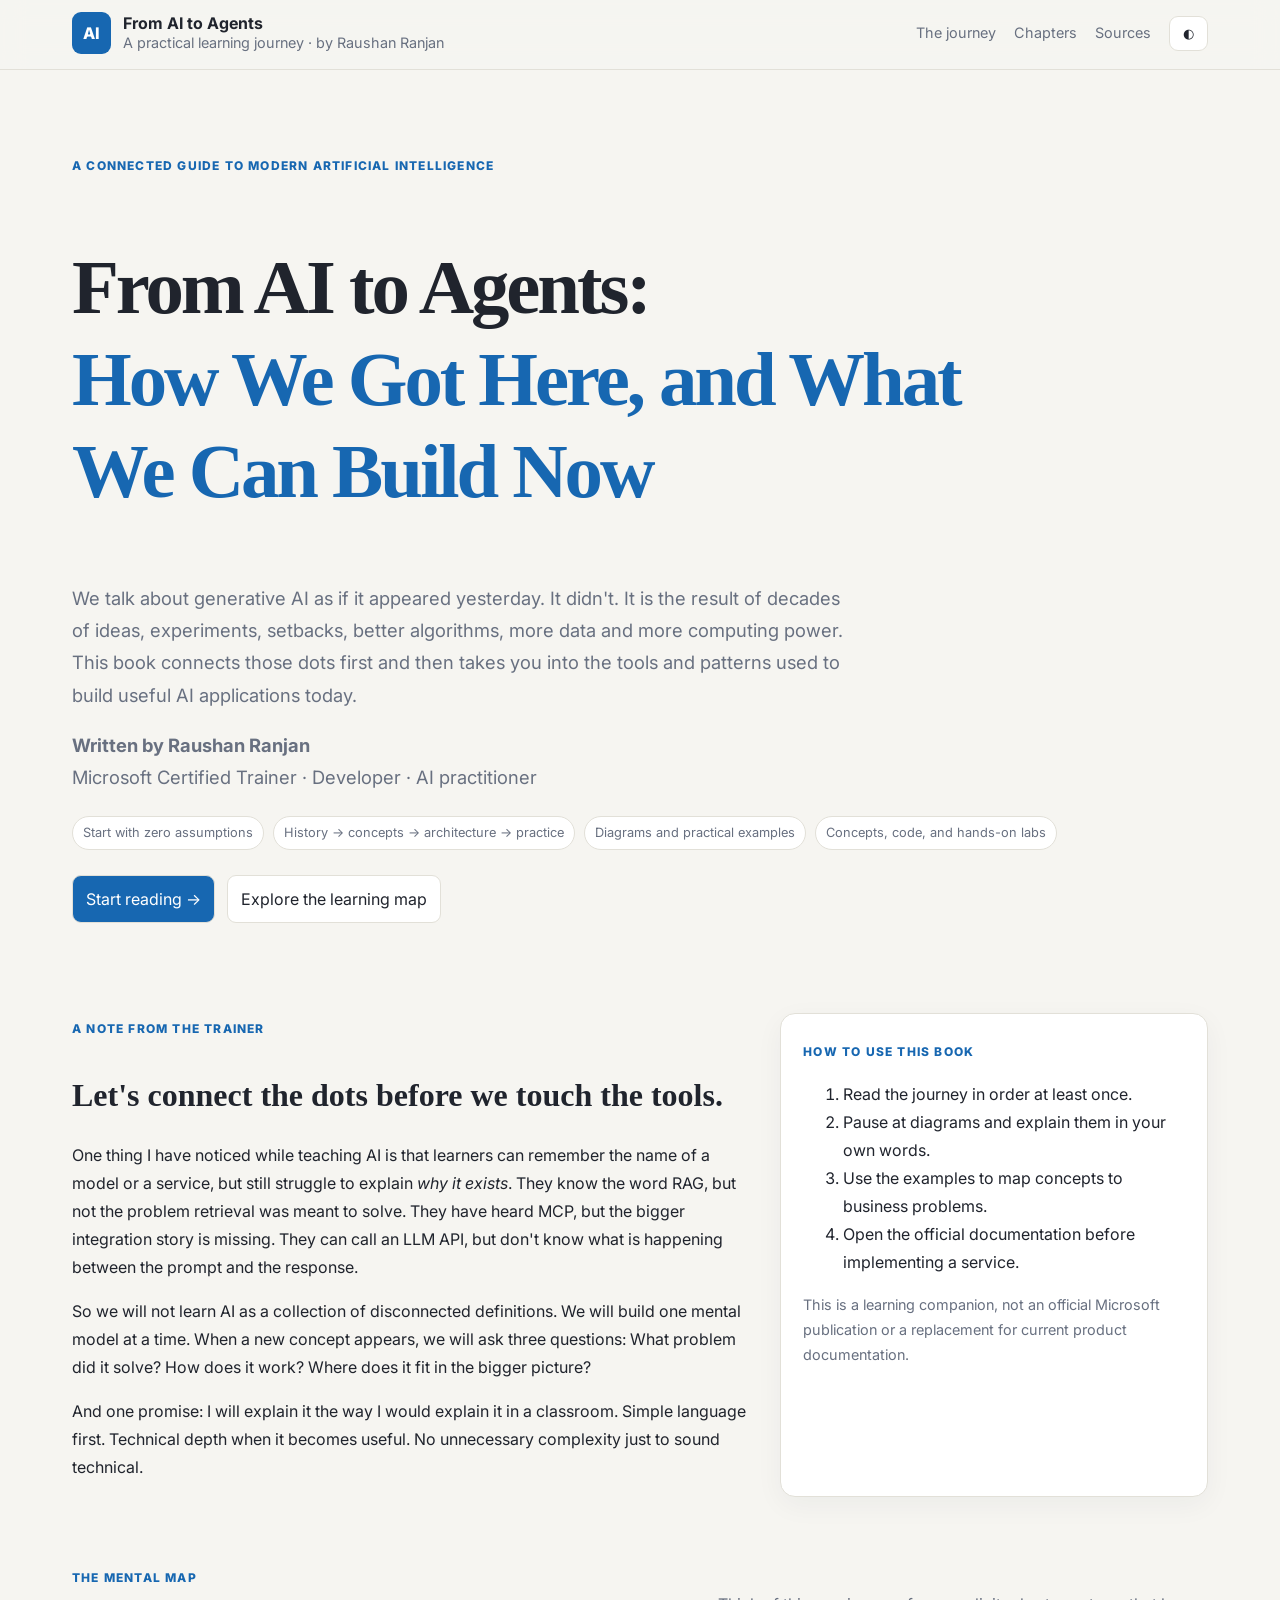
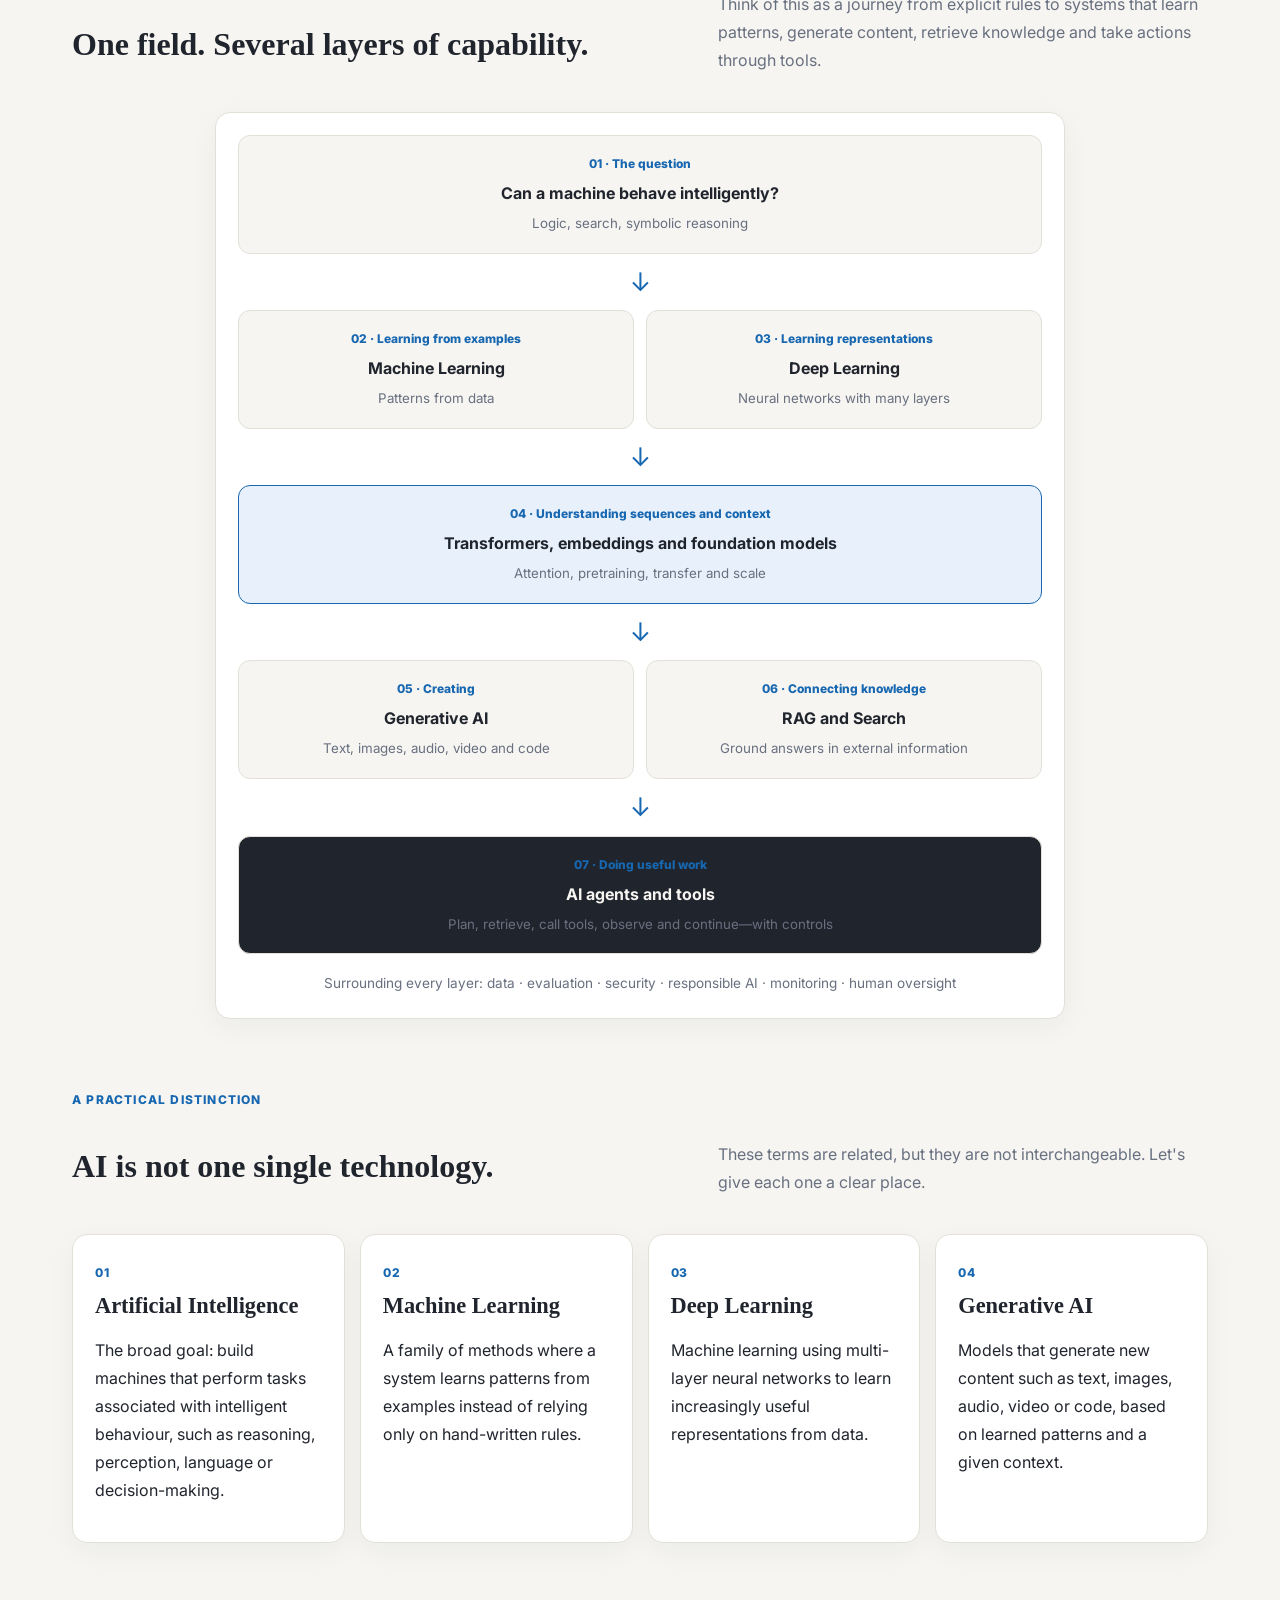
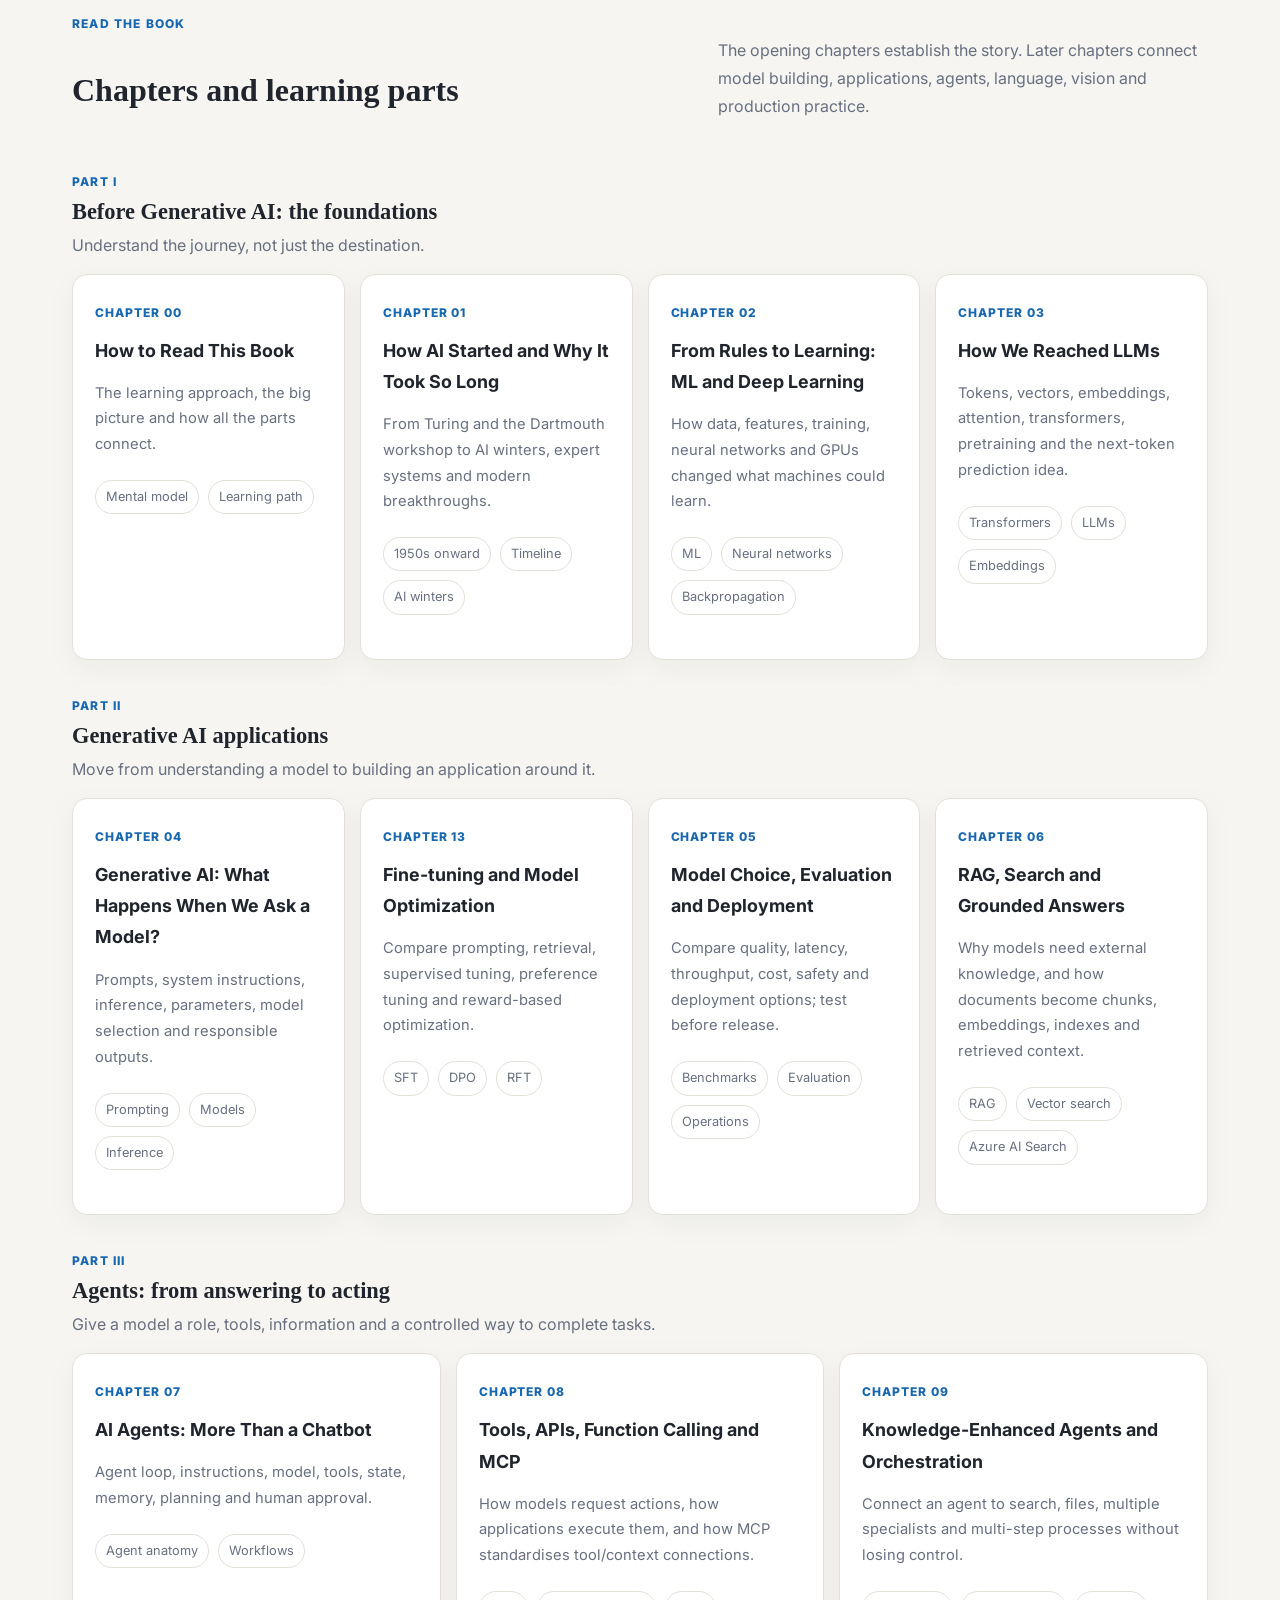
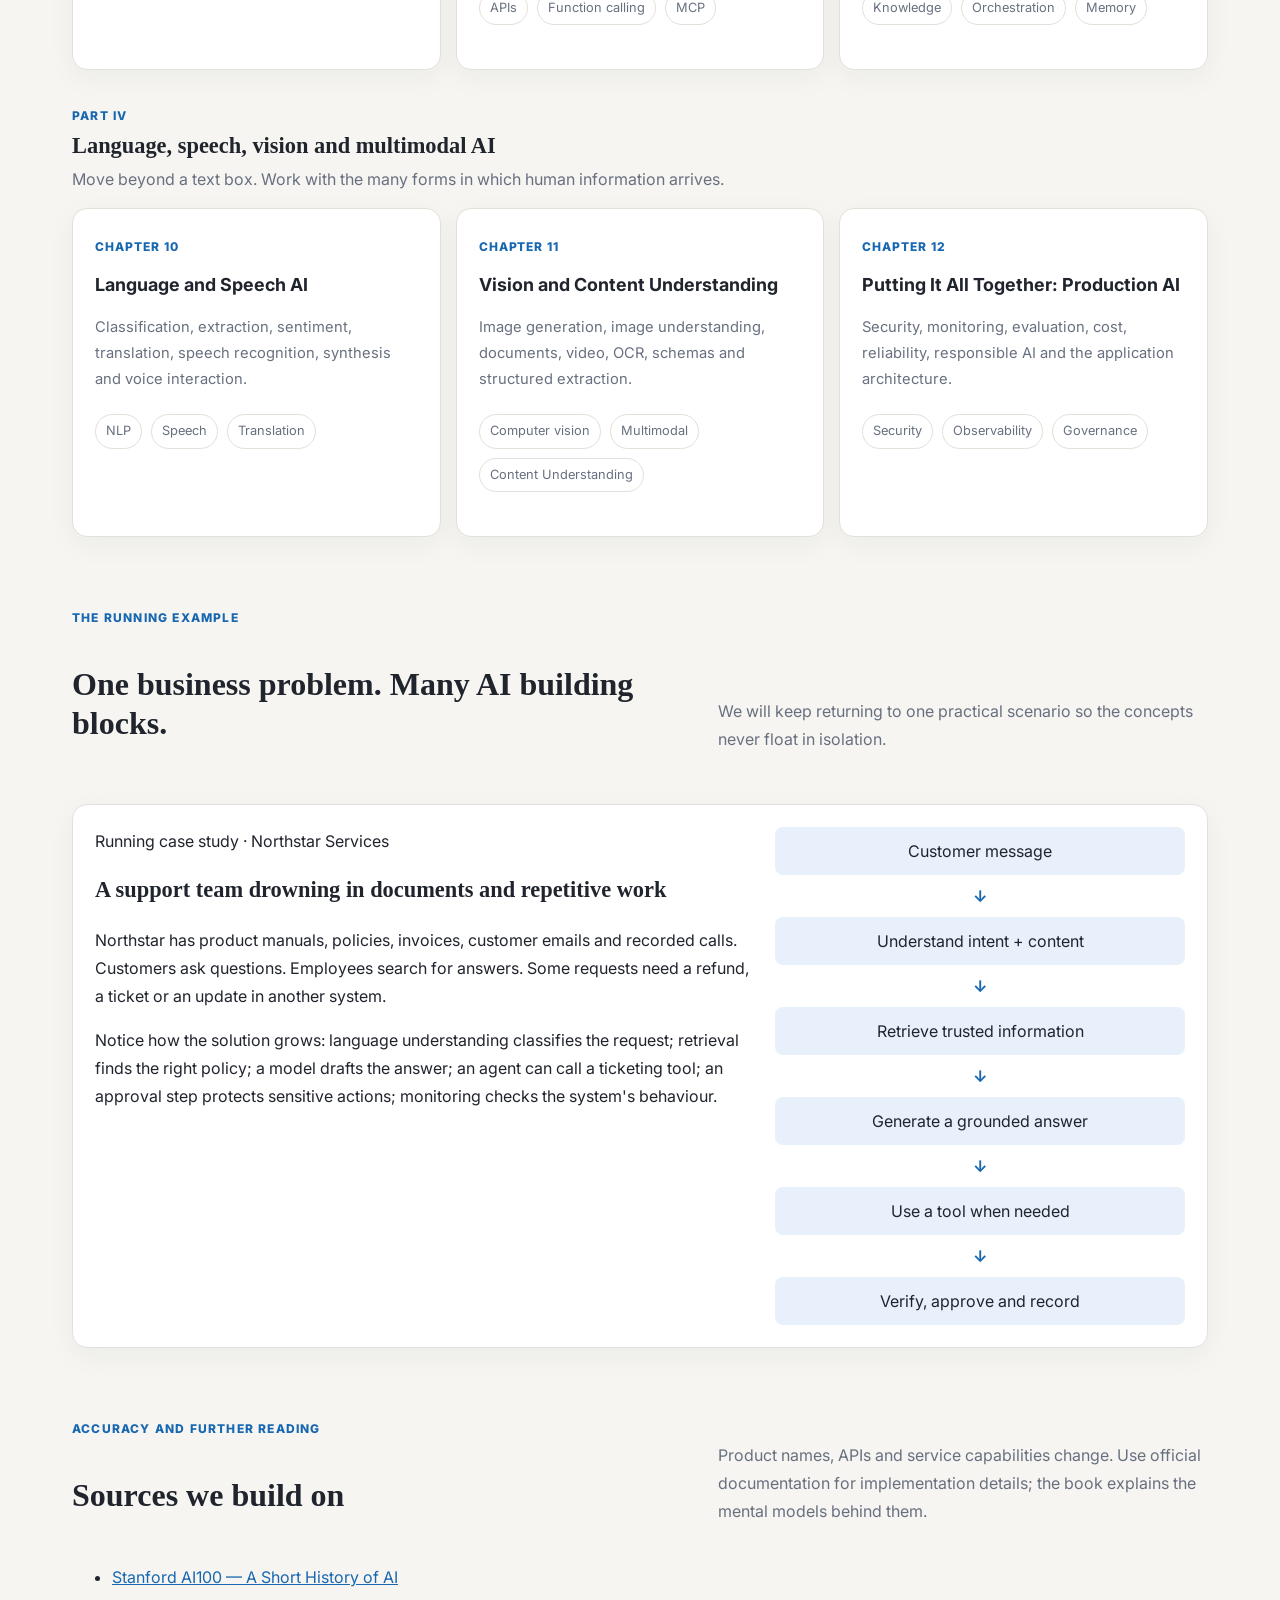
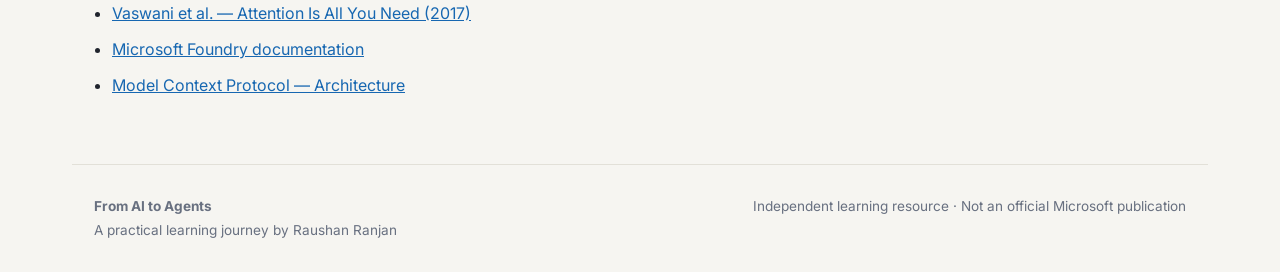
==== index.html @ 738df99d "Publish AI to Agents handbook" ====
<!doctype html>
<html lang="en">
<head>
<meta charset="utf-8"><meta name="viewport" content="width=device-width, initial-scale=1">
<title>From AI to Agents — A Practical Journey by Raushan Ranjan</title>
<meta name="description" content="A plain-English journey through artificial intelligence, machine learning, deep learning, generative AI, agents and multimodal applications. Written by Raushan Ranjan.">
<link rel="preconnect" href="https://fonts.googleapis.com"><link rel="preconnect" href="https://fonts.gstatic.com" crossorigin>
<link href="https://fonts.googleapis.com/css2?family=Inter:wght@400;500;600;700&family=JetBrains+Mono:wght@500;600&family=Newsreader:opsz,wght@6..72,500;6..72,600&display=swap" rel="stylesheet">
<link rel="stylesheet" href="assets/css/book.css"><script defer src="assets/js/book.js"></script>
</head><body>
<header class="topbar"><div class="topbar-inner"><a class="brand" href="index.html"><span class="brand-mark">AI</span><span class="brand-text"><b>From AI to Agents</b><span>A practical learning journey · by Raushan Ranjan</span></span></a><nav><a class="hide-sm" href="#journey">The journey</a><a class="hide-sm" href="#chapters">Chapters</a><a class="hide-sm" href="#sources">Sources</a><button class="icon-btn" data-theme-toggle aria-label="Toggle theme">◐</button></nav></div><div class="reading-progress"></div></header>
<main>
<section class="home-hero"><span class="eyebrow">A connected guide to modern artificial intelligence</span><h1>From AI to Agents:<br><em>How We Got Here, and What We Can Build Now</em></h1><p class="lead">We talk about generative AI as if it appeared yesterday. It didn't. It is the result of decades of ideas, experiments, setbacks, better algorithms, more data and more computing power. This book connects those dots first and then takes you into the tools and patterns used to build useful AI applications today.</p><p class="lead small-lead"><strong>Written by Raushan Ranjan</strong><br>Microsoft Certified Trainer · Developer · AI practitioner</p><div class="hero-meta"><span class="chip">Start with zero assumptions</span><span class="chip">History → concepts → architecture → practice</span><span class="chip">Diagrams and practical examples</span><span class="chip">Concepts, code, and hands-on labs</span></div><div class="hero-actions"><a class="primary-btn" href="chapters/00-start-here.html">Start reading <span>→</span></a><a class="secondary-btn" href="#journey">Explore the learning map</a></div></section>
<div class="section-wrap">
<section class="intro-grid"><div><span class="eyebrow">A note from the trainer</span><h2>Let's connect the dots before we touch the tools.</h2><p>One thing I have noticed while teaching AI is that learners can remember the name of a model or a service, but still struggle to explain <em>why it exists</em>. They know the word RAG, but not the problem retrieval was meant to solve. They have heard MCP, but the bigger integration story is missing. They can call an LLM API, but don't know what is happening between the prompt and the response.</p><p>So we will not learn AI as a collection of disconnected definitions. We will build one mental model at a time. When a new concept appears, we will ask three questions: What problem did it solve? How does it work? Where does it fit in the bigger picture?</p><p>And one promise: I will explain it the way I would explain it in a classroom. Simple language first. Technical depth when it becomes useful. No unnecessary complexity just to sound technical.</p></div><aside class="note-card"><span class="card-label">How to use this book</span><ol><li>Read the journey in order at least once.</li><li>Pause at diagrams and explain them in your own words.</li><li>Use the examples to map concepts to business problems.</li><li>Open the official documentation before implementing a service.</li></ol><p class="muted small">This is a learning companion, not an official Microsoft publication or a replacement for current product documentation.</p></aside></section>
<section id="journey" class="section-block"><div class="section-head"><div><span class="eyebrow">The mental map</span><h2>One field. Several layers of capability.</h2></div><p>Think of this as a journey from explicit rules to systems that learn patterns, generate content, retrieve knowledge and take actions through tools.</p></div>
<div class="journey-map"><div class="journey-node node-start"><span>01 · The question</span><b>Can a machine behave intelligently?</b><small>Logic, search, symbolic reasoning</small></div><div class="journey-arrow">↓</div><div class="journey-row"><div class="journey-node"><span>02 · Learning from examples</span><b>Machine Learning</b><small>Patterns from data</small></div><div class="journey-node"><span>03 · Learning representations</span><b>Deep Learning</b><small>Neural networks with many layers</small></div></div><div class="journey-arrow">↓</div><div class="journey-node node-highlight"><span>04 · Understanding sequences and context</span><b>Transformers, embeddings and foundation models</b><small>Attention, pretraining, transfer and scale</small></div><div class="journey-arrow">↓</div><div class="journey-row"><div class="journey-node"><span>05 · Creating</span><b>Generative AI</b><small>Text, images, audio, video and code</small></div><div class="journey-node"><span>06 · Connecting knowledge</span><b>RAG and Search</b><small>Ground answers in external information</small></div></div><div class="journey-arrow">↓</div><div class="journey-node node-final"><span>07 · Doing useful work</span><b>AI agents and tools</b><small>Plan, retrieve, call tools, observe and continue—with controls</small></div><div class="journey-foot">Surrounding every layer: data · evaluation · security · responsible AI · monitoring · human oversight</div></div></section>
<section class="section-block"><div class="section-head"><div><span class="eyebrow">A practical distinction</span><h2>AI is not one single technology.</h2></div><p>These terms are related, but they are not interchangeable. Let's give each one a clear place.</p></div><div class="principle-grid"><article class="principle"><span class="num">01</span><h3>Artificial Intelligence</h3><p>The broad goal: build machines that perform tasks associated with intelligent behaviour, such as reasoning, perception, language or decision-making.</p></article><article class="principle"><span class="num">02</span><h3>Machine Learning</h3><p>A family of methods where a system learns patterns from examples instead of relying only on hand-written rules.</p></article><article class="principle"><span class="num">03</span><h3>Deep Learning</h3><p>Machine learning using multi-layer neural networks to learn increasingly useful representations from data.</p></article><article class="principle"><span class="num">04</span><h3>Generative AI</h3><p>Models that generate new content such as text, images, audio, video or code, based on learned patterns and a given context.</p></article></div></section>
<section id="chapters" class="section-block"><div class="section-head"><div><span class="eyebrow">Read the book</span><h2>Chapters and learning parts</h2></div><p>The opening chapters establish the story. Later chapters connect model building, applications, agents, language, vision and production practice.</p></div>
<div class="part"><div class="part-head"><span class="part-label">Part I</span><h3>Before Generative AI: the foundations</h3><p>Understand the journey, not just the destination.</p></div><div class="module-grid">
<a class="module-card" href="chapters/00-start-here.html"><span class="mc-num">CHAPTER 00</span><h4>How to Read This Book</h4><p>The learning approach, the big picture and how all the parts connect.</p><div class="mc-topics"><span>Mental model</span><span>Learning path</span></div></a>
<a class="module-card" href="chapters/01-ai-history.html"><span class="mc-num">CHAPTER 01</span><h4>How AI Started and Why It Took So Long</h4><p>From Turing and the Dartmouth workshop to AI winters, expert systems and modern breakthroughs.</p><div class="mc-topics"><span>1950s onward</span><span>Timeline</span><span>AI winters</span></div></a>
<a class="module-card" href="chapters/02-ml-dl.html"><span class="mc-num">CHAPTER 02</span><h4>From Rules to Learning: ML and Deep Learning</h4><p>How data, features, training, neural networks and GPUs changed what machines could learn.</p><div class="mc-topics"><span>ML</span><span>Neural networks</span><span>Backpropagation</span></div></a>
<a class="module-card" href="chapters/03-transformers.html"><span class="mc-num">CHAPTER 03</span><h4>How We Reached LLMs</h4><p>Tokens, vectors, embeddings, attention, transformers, pretraining and the next-token prediction idea.</p><div class="mc-topics"><span>Transformers</span><span>LLMs</span><span>Embeddings</span></div></a>
</div></div>
<div class="part"><div class="part-head"><span class="part-label">Part II</span><h3>Generative AI applications</h3><p>Move from understanding a model to building an application around it.</p></div><div class="module-grid">
<a class="module-card" href="chapters/04-genai-apps.html"><span class="mc-num">CHAPTER 04</span><h4>Generative AI: What Happens When We Ask a Model?</h4><p>Prompts, system instructions, inference, parameters, model selection and responsible outputs.</p><div class="mc-topics"><span>Prompting</span><span>Models</span><span>Inference</span></div></a>
<a class="module-card" href="chapters/13-finetuning.html"><span class="mc-num">CHAPTER 13</span><h4>Fine-tuning and Model Optimization</h4><p>Compare prompting, retrieval, supervised tuning, preference tuning and reward-based optimization.</p><div class="mc-topics"><span>SFT</span><span>DPO</span><span>RFT</span></div></a>
<a class="module-card" href="chapters/05-modelops.html"><span class="mc-num">CHAPTER 05</span><h4>Model Choice, Evaluation and Deployment</h4><p>Compare quality, latency, throughput, cost, safety and deployment options; test before release.</p><div class="mc-topics"><span>Benchmarks</span><span>Evaluation</span><span>Operations</span></div></a>
<a class="module-card" href="chapters/06-rag-search.html"><span class="mc-num">CHAPTER 06</span><h4>RAG, Search and Grounded Answers</h4><p>Why models need external knowledge, and how documents become chunks, embeddings, indexes and retrieved context.</p><div class="mc-topics"><span>RAG</span><span>Vector search</span><span>Azure AI Search</span></div></a>
</div></div>
<div class="part"><div class="part-head"><span class="part-label">Part III</span><h3>Agents: from answering to acting</h3><p>Give a model a role, tools, information and a controlled way to complete tasks.</p></div><div class="module-grid">
<a class="module-card" href="chapters/07-agents.html"><span class="mc-num">CHAPTER 07</span><h4>AI Agents: More Than a Chatbot</h4><p>Agent loop, instructions, model, tools, state, memory, planning and human approval.</p><div class="mc-topics"><span>Agent anatomy</span><span>Workflows</span></div></a>
<a class="module-card" href="chapters/08-tools-mcp.html"><span class="mc-num">CHAPTER 08</span><h4>Tools, APIs, Function Calling and MCP</h4><p>How models request actions, how applications execute them, and how MCP standardises tool/context connections.</p><div class="mc-topics"><span>APIs</span><span>Function calling</span><span>MCP</span></div></a>
<a class="module-card" href="chapters/09-agent-knowledge.html"><span class="mc-num">CHAPTER 09</span><h4>Knowledge-Enhanced Agents and Orchestration</h4><p>Connect an agent to search, files, multiple specialists and multi-step processes without losing control.</p><div class="mc-topics"><span>Knowledge</span><span>Orchestration</span><span>Memory</span></div></a>
</div></div>
<div class="part"><div class="part-head"><span class="part-label">Part IV</span><h3>Language, speech, vision and multimodal AI</h3><p>Move beyond a text box. Work with the many forms in which human information arrives.</p></div><div class="module-grid">
<a class="module-card" href="chapters/10-language-speech.html"><span class="mc-num">CHAPTER 10</span><h4>Language and Speech AI</h4><p>Classification, extraction, sentiment, translation, speech recognition, synthesis and voice interaction.</p><div class="mc-topics"><span>NLP</span><span>Speech</span><span>Translation</span></div></a>
<a class="module-card" href="chapters/11-vision-content.html"><span class="mc-num">CHAPTER 11</span><h4>Vision and Content Understanding</h4><p>Image generation, image understanding, documents, video, OCR, schemas and structured extraction.</p><div class="mc-topics"><span>Computer vision</span><span>Multimodal</span><span>Content Understanding</span></div></a>
<a class="module-card" href="chapters/12-production.html"><span class="mc-num">CHAPTER 12</span><h4>Putting It All Together: Production AI</h4><p>Security, monitoring, evaluation, cost, reliability, responsible AI and the application architecture.</p><div class="mc-topics"><span>Security</span><span>Observability</span><span>Governance</span></div></a>
</div></div>
</section>
<section class="section-block"><div class="section-head"><div><span class="eyebrow">The running example</span><h2>One business problem. Many AI building blocks.</h2></div><p>We will keep returning to one practical scenario so the concepts never float in isolation.</p></div><div class="case-study"><div><span class="case-label">Running case study · Northstar Services</span><h3>A support team drowning in documents and repetitive work</h3><p>Northstar has product manuals, policies, invoices, customer emails and recorded calls. Customers ask questions. Employees search for answers. Some requests need a refund, a ticket or an update in another system.</p><p>Notice how the solution grows: language understanding classifies the request; retrieval finds the right policy; a model drafts the answer; an agent can call a ticketing tool; an approval step protects sensitive actions; monitoring checks the system's behaviour.</p></div><div class="case-stack"><div>Customer message</div><b>↓</b><div>Understand intent + content</div><b>↓</b><div>Retrieve trusted information</div><b>↓</b><div>Generate a grounded answer</div><b>↓</b><div>Use a tool when needed</div><b>↓</b><div>Verify, approve and record</div></div></div></section>
<section id="sources" class="section-block sources"><div class="section-head"><div><span class="eyebrow">Accuracy and further reading</span><h2>Sources we build on</h2></div><p>Product names, APIs and service capabilities change. Use official documentation for implementation details; the book explains the mental models behind them.</p></div><ul><li><a href="https://ai100.stanford.edu/reports/2016-report/appendix-i-short-history-ai" target="_blank" rel="noopener">Stanford AI100 — A Short History of AI</a></li><li><a href="https://arxiv.org/abs/1706.03762" target="_blank" rel="noopener">Vaswani et al. — Attention Is All You Need (2017)</a></li><li><a href="https://learn.microsoft.com/en-us/azure/foundry/" target="_blank" rel="noopener">Microsoft Foundry documentation</a></li><li><a href="https://modelcontextprotocol.io/docs/concepts/architecture" target="_blank" rel="noopener">Model Context Protocol — Architecture</a></li></ul></section>
<footer class="site-footer"><div><b>From AI to Agents</b><span>A practical learning journey by Raushan Ranjan</span></div><span>Independent learning resource · Not an official Microsoft publication</span></footer>
</div></main></body></html>
---- assets/css/book.css ----
:root{--bg:#f6f5f1;--surface:#fff;--ink:#20242d;--muted:#687080;--line:#e2e0d8;--accent:#1767b1;--soft:#e8f1fb;--shadow:0 8px 28px #18243a0c;color-scheme:light} :root[data-theme=dark]{--bg:#10141b;--surface:#191f29;--ink:#edf0f5;--muted:#a3adbd;--line:#303846;--accent:#8bbdf5;--soft:#1b3048;--shadow:0 8px 28px #0005;color-scheme:dark}*{box-sizing:border-box}html{scroll-behavior:smooth;scroll-padding-top:85px}body{margin:0;background:var(--bg);color:var(--ink);font:16px/1.75 Inter,system-ui,sans-serif}a{color:var(--accent)}h1,h2,h3{font-family:Georgia,serif;line-height:1.2}h1{font-size:clamp(2.4rem,6vw,4.8rem);letter-spacing:-.04em}h2{font-size:2rem;margin-top:2.2rem}h3{font-size:1.4rem}.topbar{position:sticky;top:0;background:color-mix(in srgb,var(--bg) 90%,transparent);backdrop-filter:blur(12px);border-bottom:1px solid var(--line);z-index:10}.topbar-inner{max-width:1180px;margin:auto;padding:12px 22px;display:flex;align-items:center;gap:20px}.brand{display:flex;gap:12px;align-items:center;text-decoration:none;color:var(--ink)}.brand-mark{background:var(--accent);color:white;padding:7px 11px;border-radius:9px;font-weight:800}.brand-text{display:grid;line-height:1.3}.brand-text span,.muted,.small{color:var(--muted);font-size:.9rem}.topbar nav{margin-left:auto;display:flex;gap:18px;align-items:center}.topbar nav a{text-decoration:none;color:var(--muted);font-size:.9rem}.icon-btn,.primary-btn,.secondary-btn{border:1px solid var(--line);padding:9px 13px;border-radius:9px;background:var(--surface);color:var(--ink);cursor:pointer;text-decoration:none}.reading-progress{height:3px;background:var(--accent);width:0}.home-hero{max-width:1180px;margin:auto;padding:80px 22px 55px}.eyebrow,.part-label,.card-label{color:var(--accent);text-transform:uppercase;font-size:.75rem;font-weight:800;letter-spacing:.1em}.home-hero h1{max-width:900px}.home-hero h1 em{color:var(--accent);font-style:normal}.lead{font-size:1.15rem;color:var(--muted);max-width:780px}.hero-meta,.mc-topics{display:flex;gap:9px;flex-wrap:wrap;margin:22px 0}.chip,.mc-topics span{border:1px solid var(--line);background:var(--surface);padding:5px 10px;border-radius:99px;font-size:.8rem;color:var(--muted)}.hero-actions{display:flex;gap:12px;margin-top:25px}.primary-btn{background:var(--accent);color:white}.section-wrap{max-width:1180px;margin:auto;padding:0 22px}.section-block{margin:65px 0}.section-head{display:flex;justify-content:space-between;gap:25px;align-items:end;margin-bottom:22px}.section-head p{max-width:490px;color:var(--muted)}.intro-grid,.case-study{display:grid;grid-template-columns:1.6fr 1fr;gap:24px;margin:35px 0}.note-card,.principle,.module-card,.case-study,.journey-map,.callout{background:var(--surface);border:1px solid var(--line);border-radius:15px;padding:22px;box-shadow:var(--shadow)}.principle-grid,.module-grid{display:grid;grid-template-columns:repeat(auto-fit,minmax(235px,1fr));gap:15px}.principle .num,.mc-num{font-size:.75rem;color:var(--accent);font-weight:800;letter-spacing:.08em}.principle h3{margin:.5rem 0}.part{margin:30px 0}.part-head{margin:25px 0 15px}.part-head h3{margin:5px 0}.part-head p{color:var(--muted);margin:0}.module-card{display:block;text-decoration:none;color:var(--ink);transition:transform .15s,border-color .15s}.module-card:hover{transform:translateY(-3px);border-color:var(--accent)}.module-card h4{font-size:1.12rem;margin:10px 0}.module-card p{color:var(--muted);font-size:.92rem}.journey-map{text-align:center;max-width:850px;margin:auto}.journey-node{padding:17px;border:1px solid var(--line);border-radius:12px;background:var(--bg);display:grid;gap:5px}.journey-node span{font-size:.75rem;color:var(--accent);font-weight:800}.journey-node small{color:var(--muted)}.node-highlight{background:var(--soft);border-color:var(--accent)}.node-final{background:var(--ink);color:var(--bg)}.node-final small{color:var(--muted)}.journey-arrow{font-size:1.6rem;color:var(--accent);padding:6px}.journey-row{display:grid;grid-template-columns:1fr 1fr;gap:12px}.journey-foot{margin-top:18px;color:var(--muted);font-size:.85rem}.case-stack{display:grid;gap:7px;align-content:center;text-align:center}.case-stack div{padding:10px;background:var(--soft);border-radius:8px}.case-stack b{color:var(--accent)}.sources li{margin:8px 0}.site-footer{border-top:1px solid var(--line);padding:30px 22px;display:flex;justify-content:space-between;gap:20px;color:var(--muted);font-size:.85rem}.site-footer div{display:grid}.chapter-hero{padding:55px 22px 35px;background:var(--soft);border-bottom:1px solid var(--line)}.chapter-hero>div,.chapter-layout{max-width:1120px;margin:auto}.chapter-hero h1{font-size:clamp(2.3rem,5vw,3.8rem);max-width:850px;margin:12px 0}.chapter-hero p{max-width:780px;color:var(--muted);font-size:1.1rem}.chapter-layout{display:grid;grid-template-columns:235px minmax(0,760px);gap:45px;padding:35px 22px}.toc{position:sticky;top:85px;align-self:start;max-height:80vh;overflow:auto}.toc a{display:block;text-decoration:none;padding:5px 0;color:var(--muted);font-size:.86rem}.content h2{border-bottom:1px solid var(--line);padding-bottom:9px}.content p,.content li{max-width:75ch}.callout{margin:22px 0;background:var(--soft)}.callout b{color:var(--accent)}.content table{width:100%;border-collapse:collapse;display:block;overflow:auto;margin:20px 0}.content th,.content td{padding:10px 12px;border:1px solid var(--line);text-align:left;min-width:140px}.content th{background:var(--soft)}pre{overflow:auto;padding:18px;background:#111827;color:#e5e7eb;border-radius:10px}.quiz{border:1px solid var(--line);border-radius:12px;padding:18px;margin:25px 0;background:var(--surface)}.quiz button{display:block;width:100%;text-align:left;padding:10px;margin:7px 0;border:1px solid var(--line);background:var(--bg);color:var(--ink);border-radius:8px;cursor:pointer}.quiz button.correct{border-color:#23844b;background:#e3f6e9;color:#164b2c}.quiz button.wrong{border-color:#b44;background:#fae8e8;color:#733}.crumb{font-size:.85rem;color:var(--muted)}@media(max-width:760px){.topbar nav .hide-sm{display:none}.intro-grid,.case-study,.chapter-layout{grid-template-columns:1fr}.toc{position:static;max-height:none}.section-head{display:block}.site-footer{display:grid}.home-hero{padding-top:50px}}

.diagram{margin:24px 0;padding:16px;background:var(--surface);border:1px solid var(--line);border-radius:12px;overflow:hidden}.diagram svg{display:block;width:100%;height:auto}.diagram figcaption{margin-top:10px;color:var(--muted);font-size:.88rem;line-height:1.5}
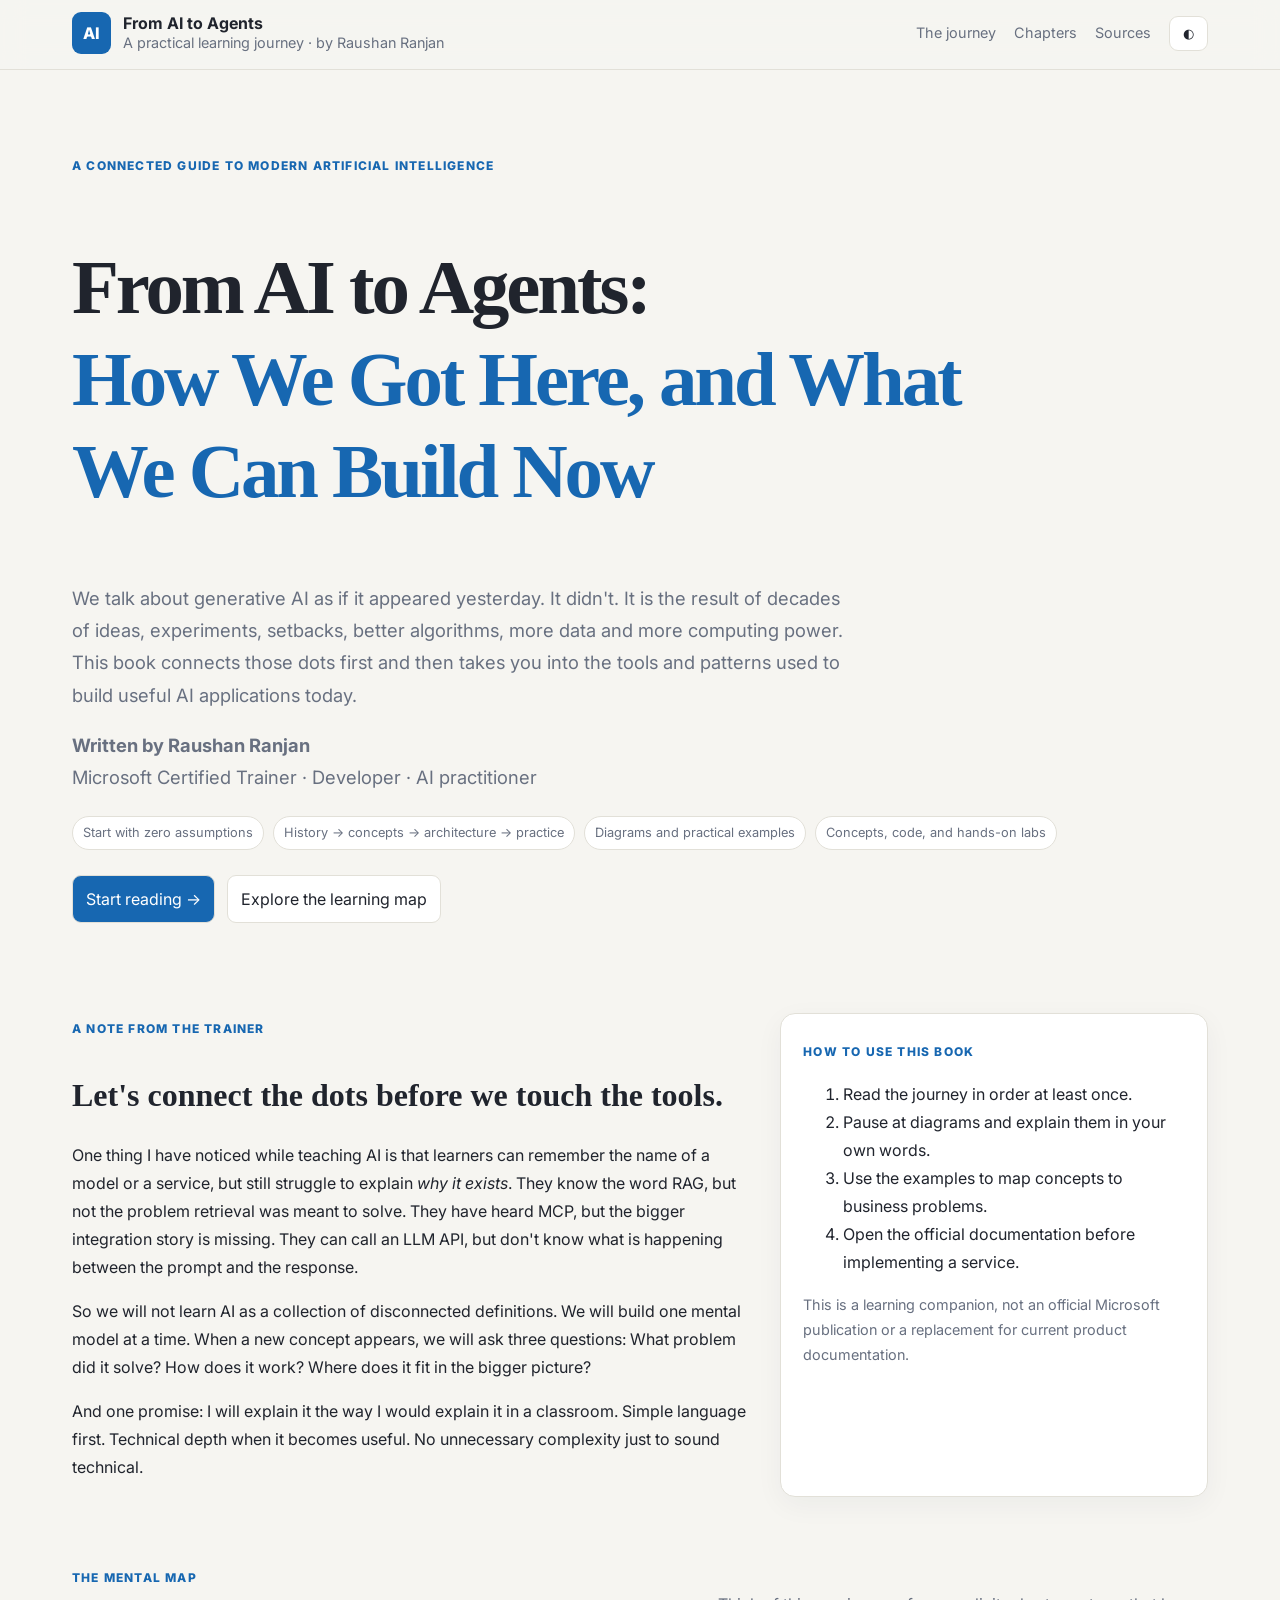
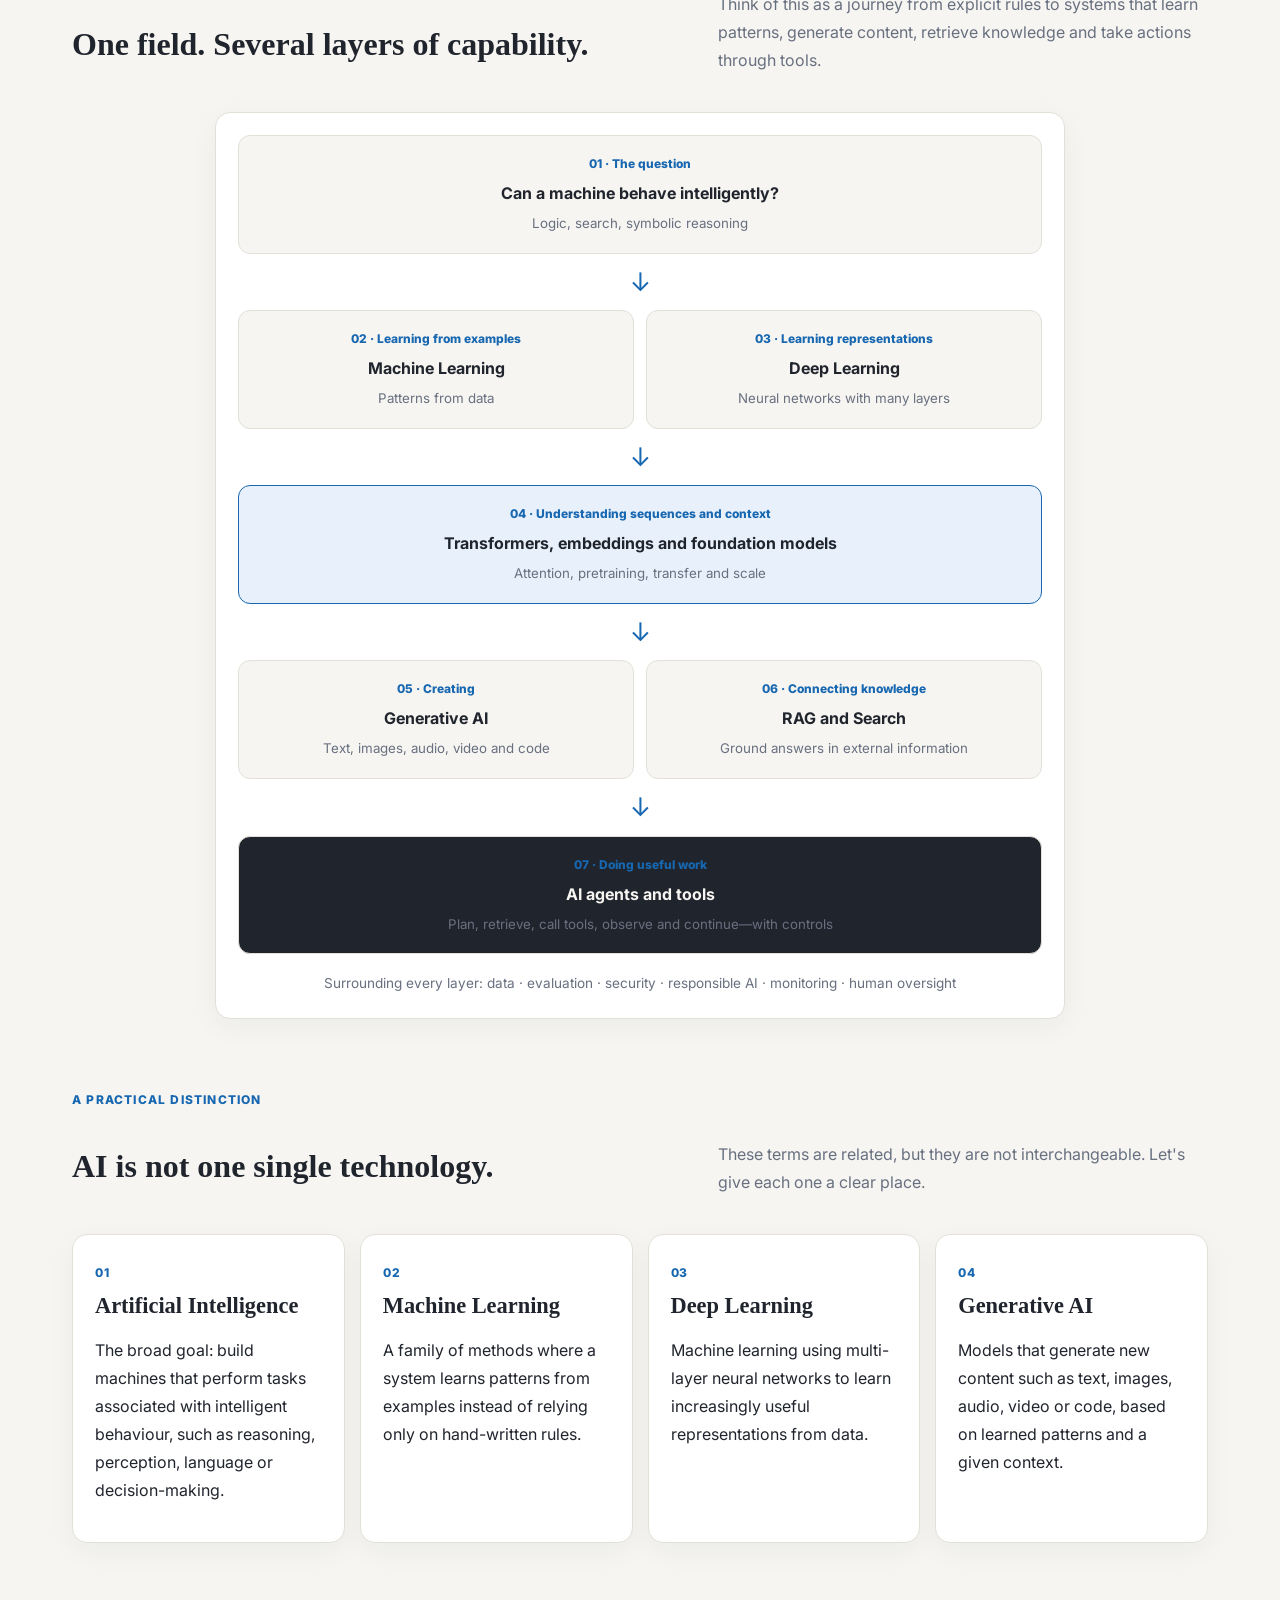
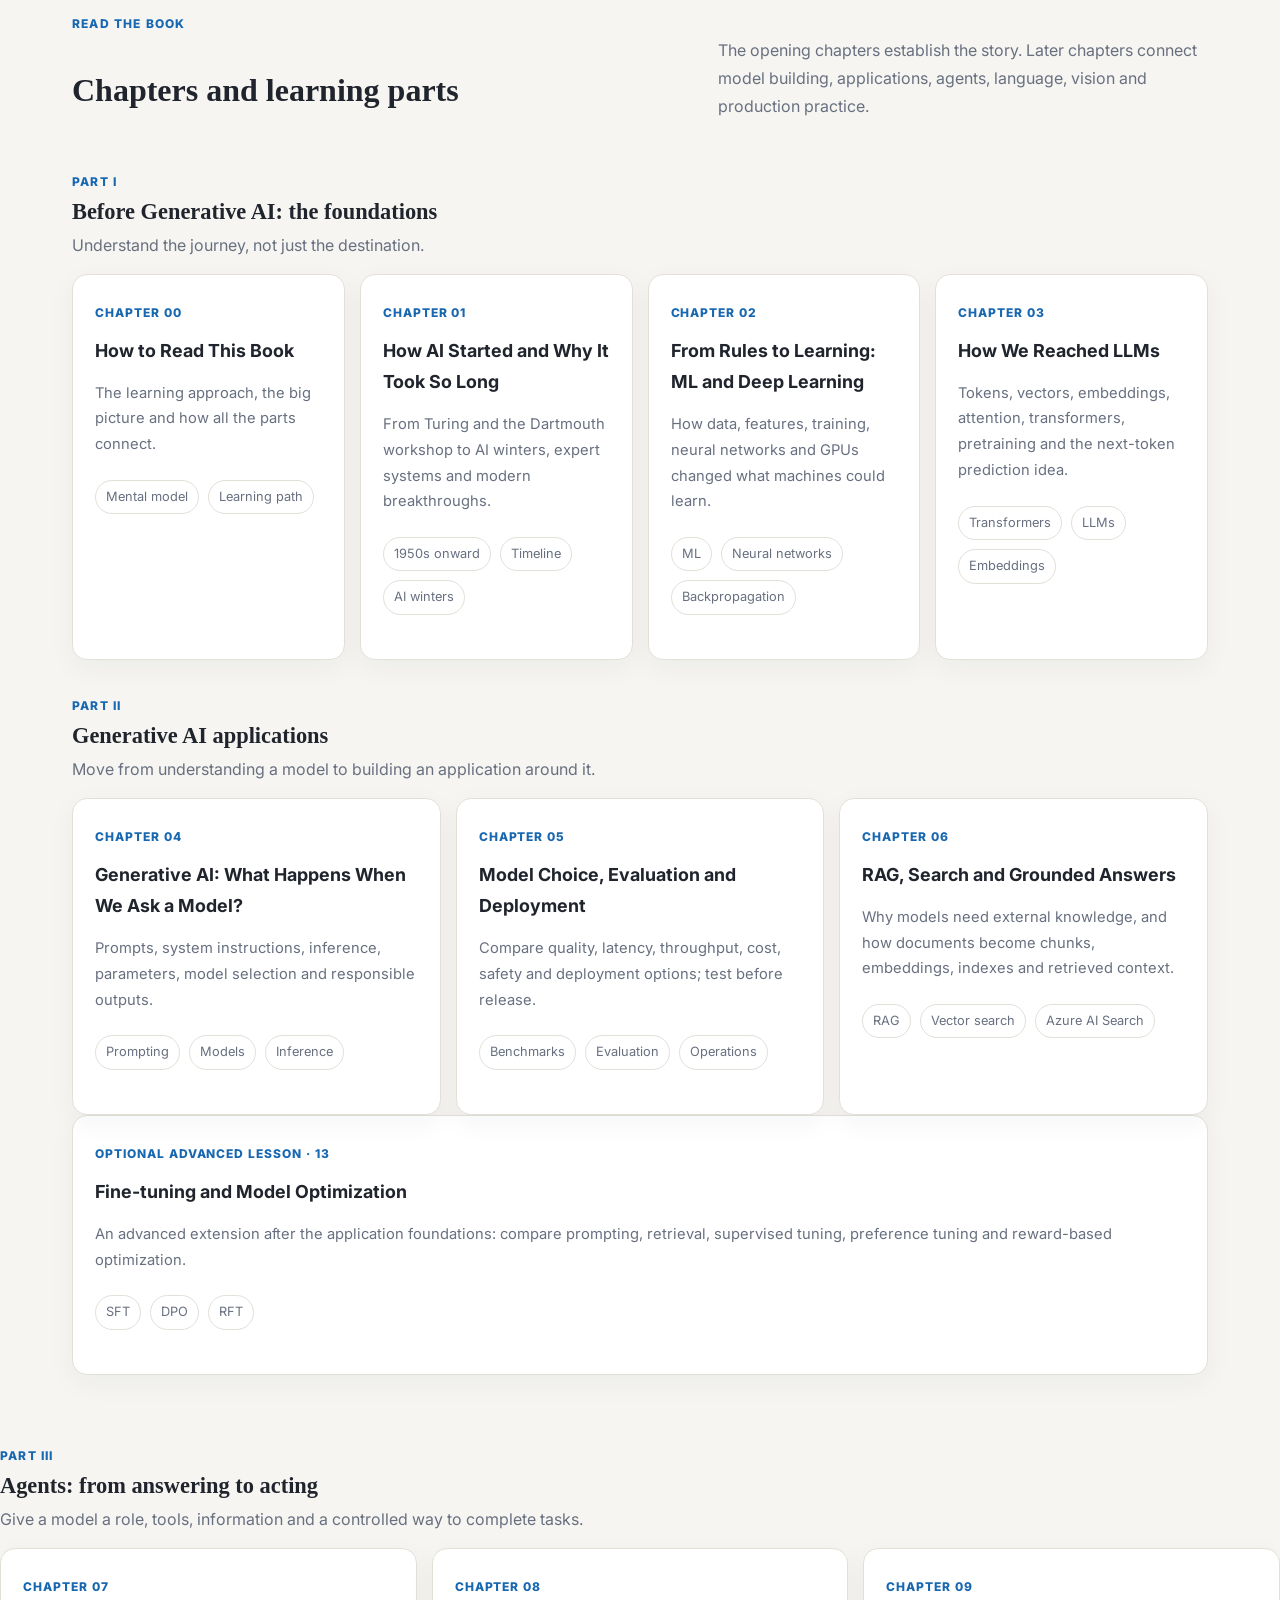
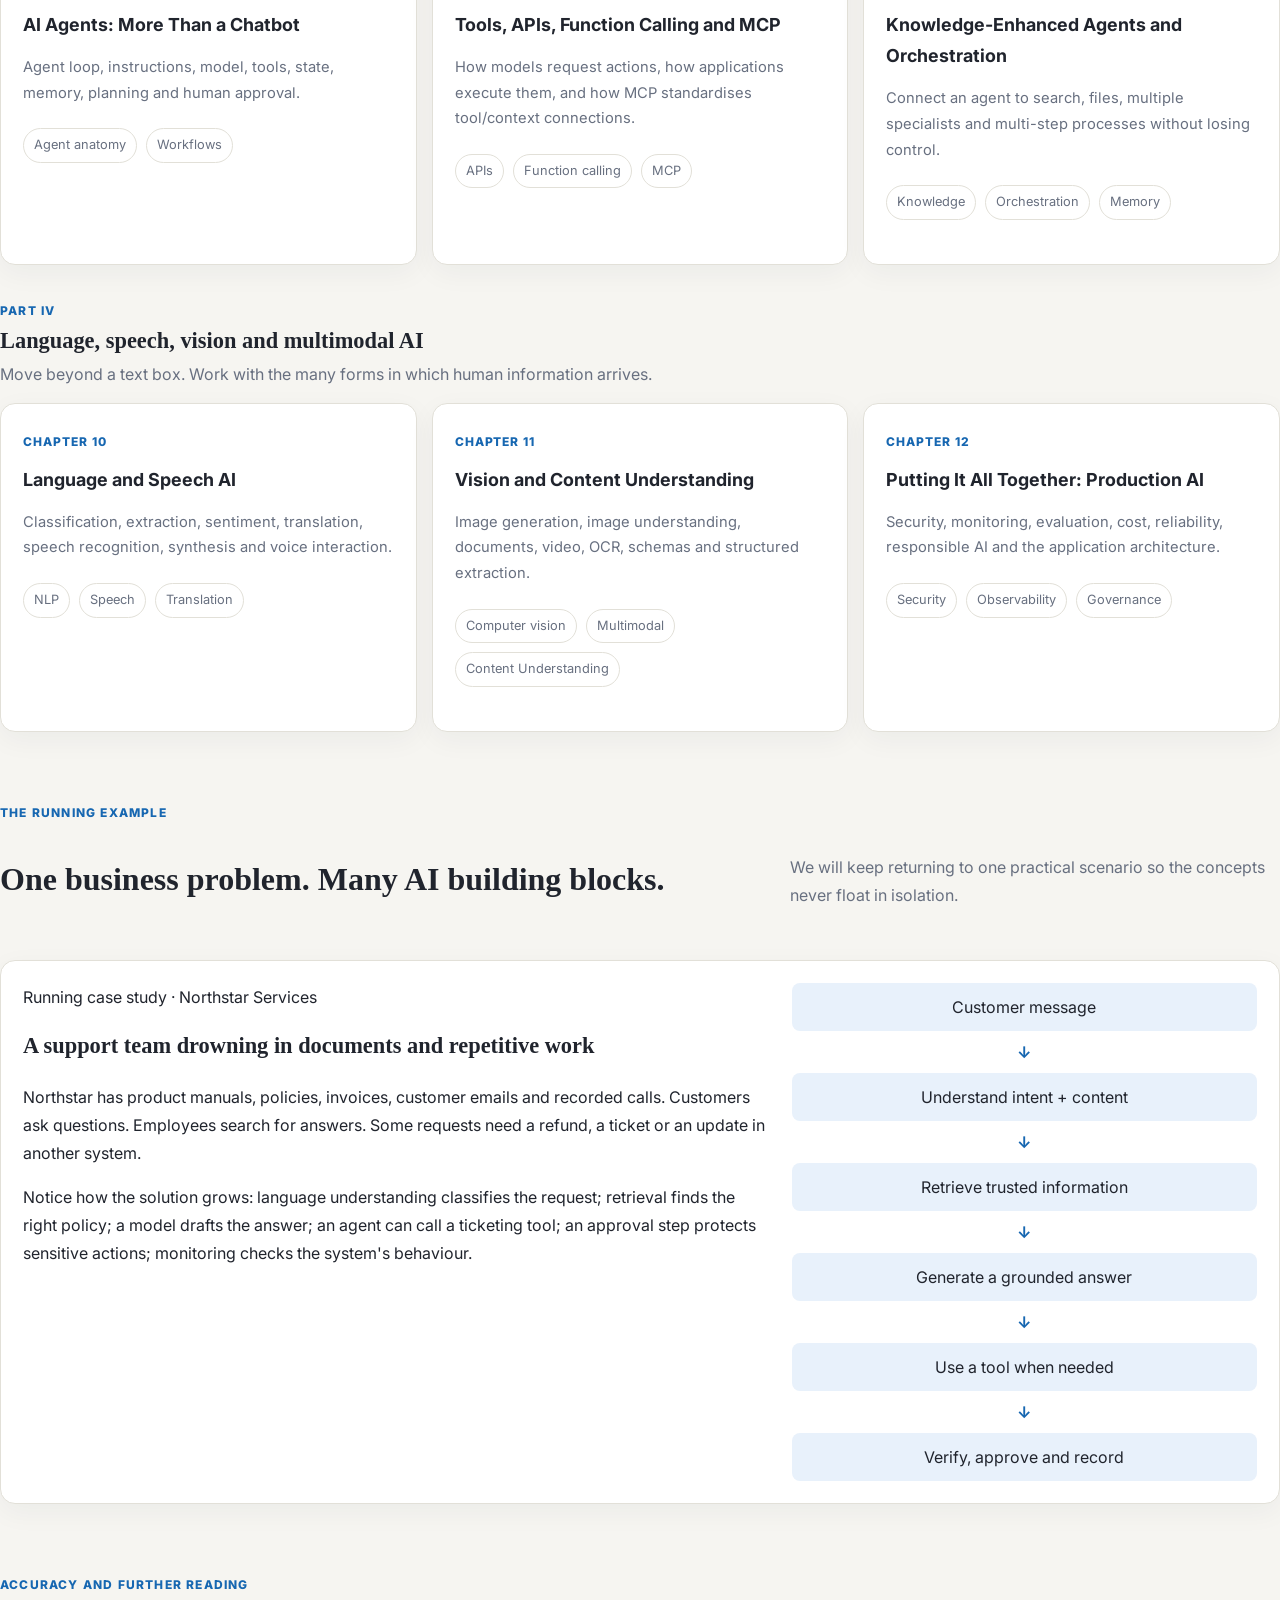
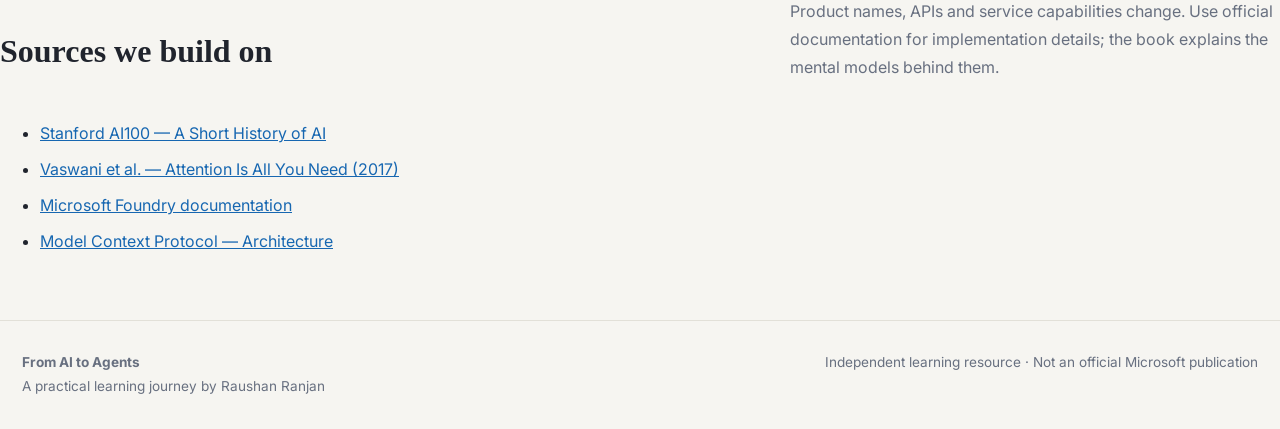
==== commit 3cdb9846: "Clarify optional fine-tuning lesson order" ====
--- a/index.html
+++ b/index.html
@@ -25,10 +25,10 @@
 </div></div>
 <div class="part"><div class="part-head"><span class="part-label">Part II</span><h3>Generative AI applications</h3><p>Move from understanding a model to building an application around it.</p></div><div class="module-grid">
 <a class="module-card" href="chapters/04-genai-apps.html"><span class="mc-num">CHAPTER 04</span><h4>Generative AI: What Happens When We Ask a Model?</h4><p>Prompts, system instructions, inference, parameters, model selection and responsible outputs.</p><div class="mc-topics"><span>Prompting</span><span>Models</span><span>Inference</span></div></a>
-<a class="module-card" href="chapters/13-finetuning.html"><span class="mc-num">CHAPTER 13</span><h4>Fine-tuning and Model Optimization</h4><p>Compare prompting, retrieval, supervised tuning, preference tuning and reward-based optimization.</p><div class="mc-topics"><span>SFT</span><span>DPO</span><span>RFT</span></div></a>
+
 <a class="module-card" href="chapters/05-modelops.html"><span class="mc-num">CHAPTER 05</span><h4>Model Choice, Evaluation and Deployment</h4><p>Compare quality, latency, throughput, cost, safety and deployment options; test before release.</p><div class="mc-topics"><span>Benchmarks</span><span>Evaluation</span><span>Operations</span></div></a>
 <a class="module-card" href="chapters/06-rag-search.html"><span class="mc-num">CHAPTER 06</span><h4>RAG, Search and Grounded Answers</h4><p>Why models need external knowledge, and how documents become chunks, embeddings, indexes and retrieved context.</p><div class="mc-topics"><span>RAG</span><span>Vector search</span><span>Azure AI Search</span></div></a>
-</div></div>
+</div><a class="module-card" href="chapters/13-finetuning.html"><span class="mc-num">OPTIONAL ADVANCED LESSON · 13</span><h4>Fine-tuning and Model Optimization</h4><p>An advanced extension after the application foundations: compare prompting, retrieval, supervised tuning, preference tuning and reward-based optimization.</p><div class="mc-topics"><span>SFT</span><span>DPO</span><span>RFT</span></div></a></div></div>
 <div class="part"><div class="part-head"><span class="part-label">Part III</span><h3>Agents: from answering to acting</h3><p>Give a model a role, tools, information and a controlled way to complete tasks.</p></div><div class="module-grid">
 <a class="module-card" href="chapters/07-agents.html"><span class="mc-num">CHAPTER 07</span><h4>AI Agents: More Than a Chatbot</h4><p>Agent loop, instructions, model, tools, state, memory, planning and human approval.</p><div class="mc-topics"><span>Agent anatomy</span><span>Workflows</span></div></a>
 <a class="module-card" href="chapters/08-tools-mcp.html"><span class="mc-num">CHAPTER 08</span><h4>Tools, APIs, Function Calling and MCP</h4><p>How models request actions, how applications execute them, and how MCP standardises tool/context connections.</p><div class="mc-topics"><span>APIs</span><span>Function calling</span><span>MCP</span></div></a>
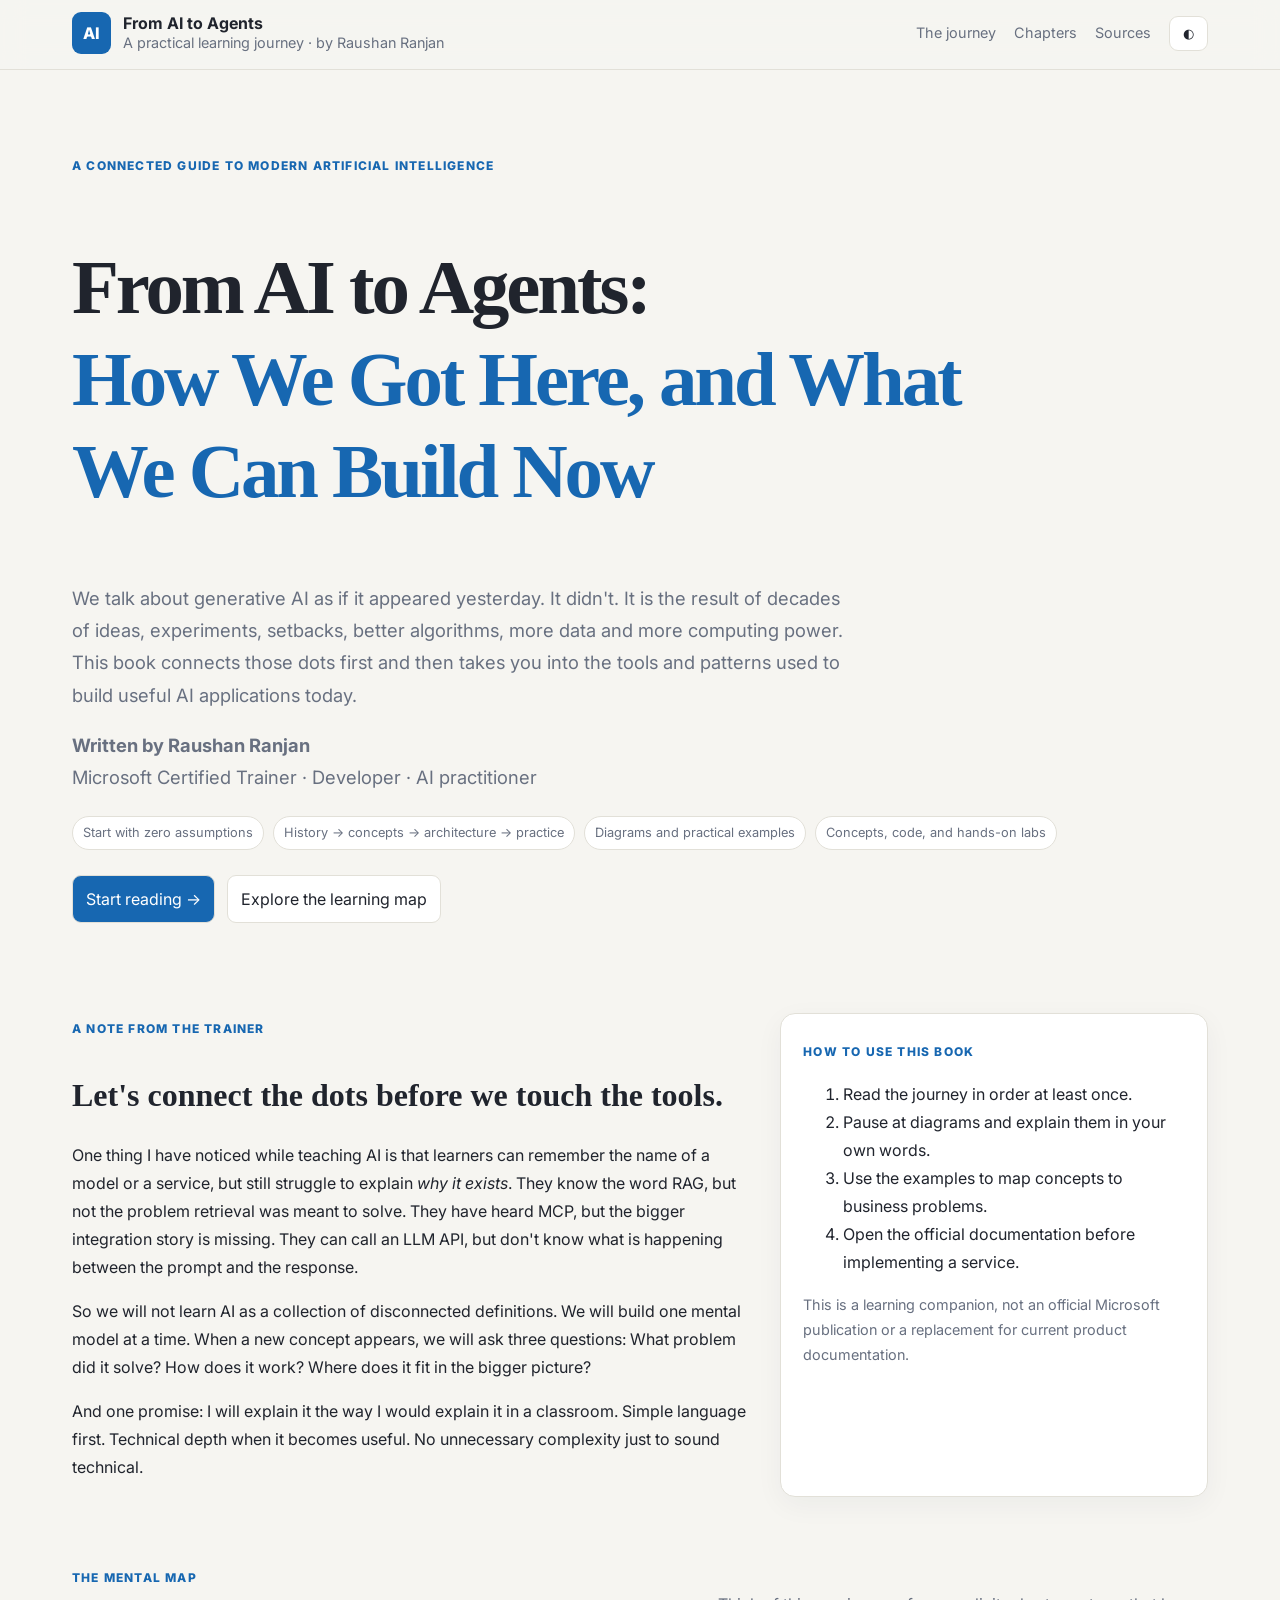
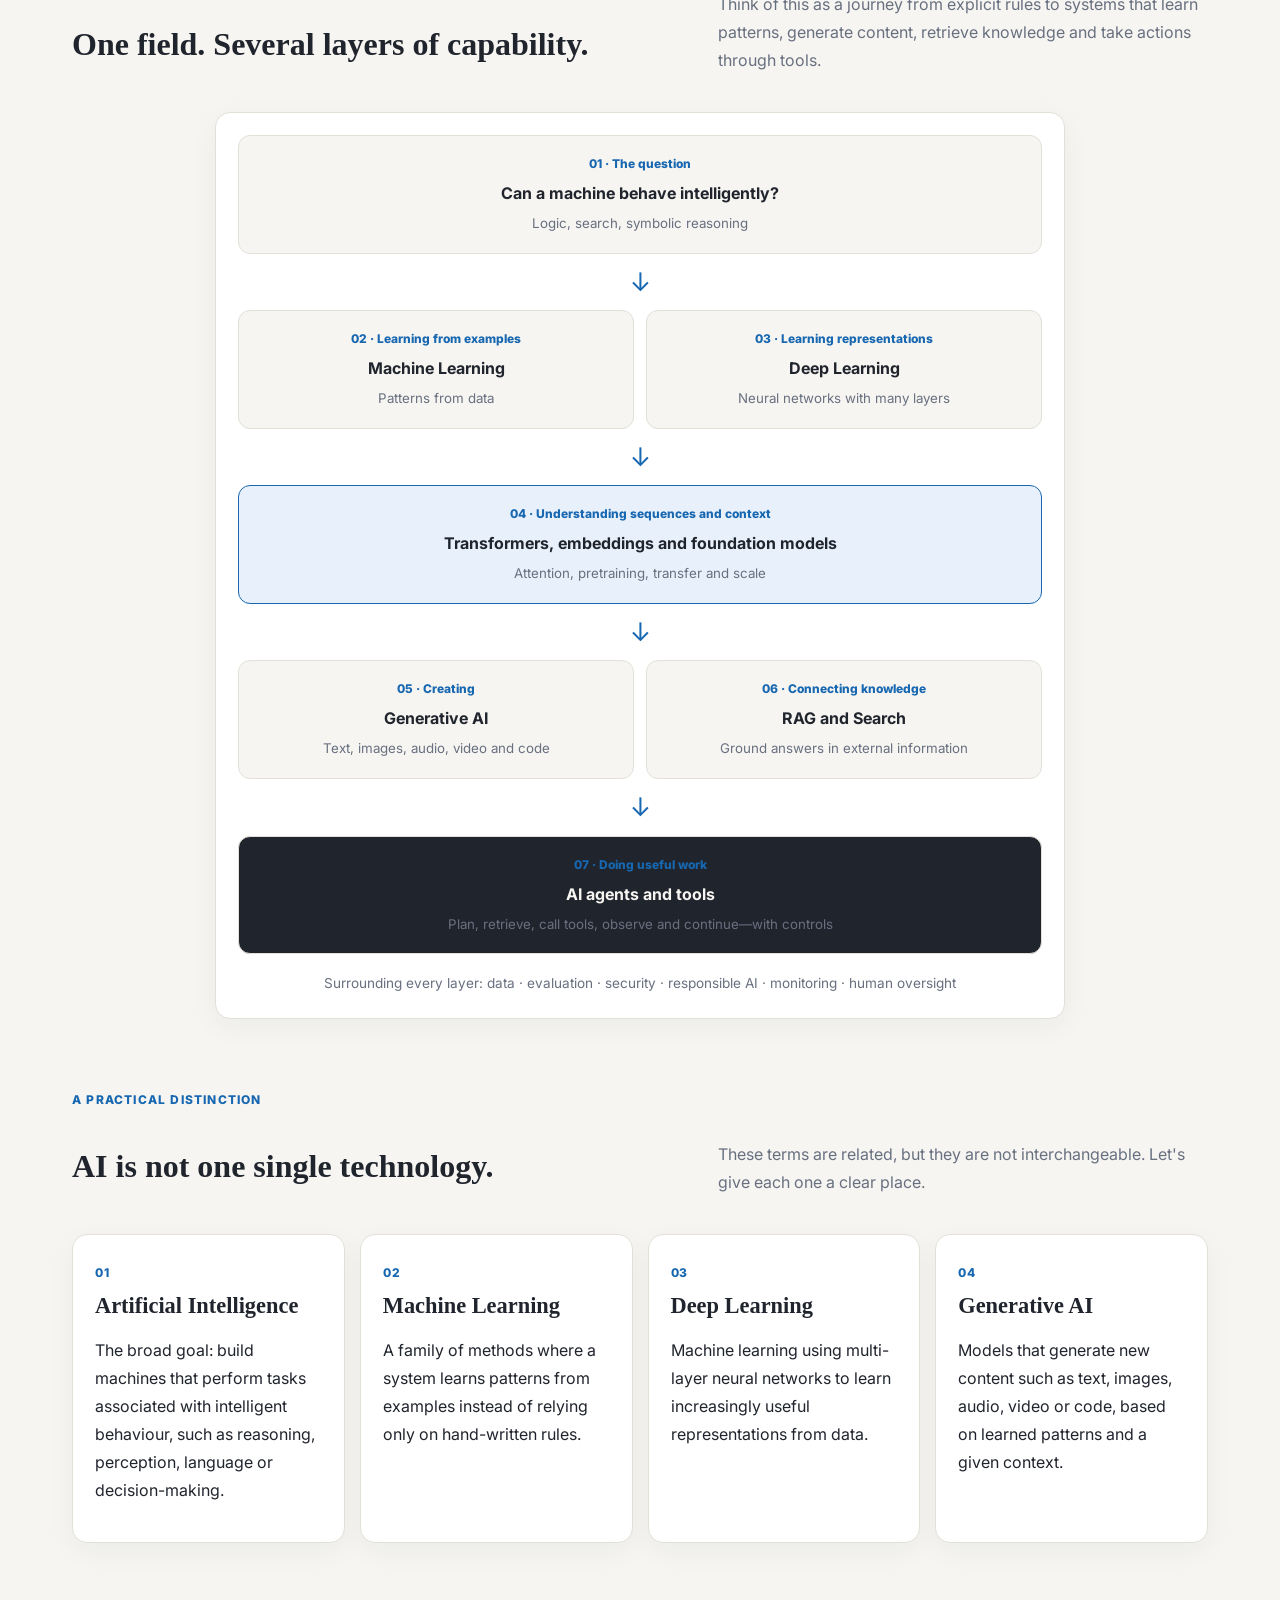
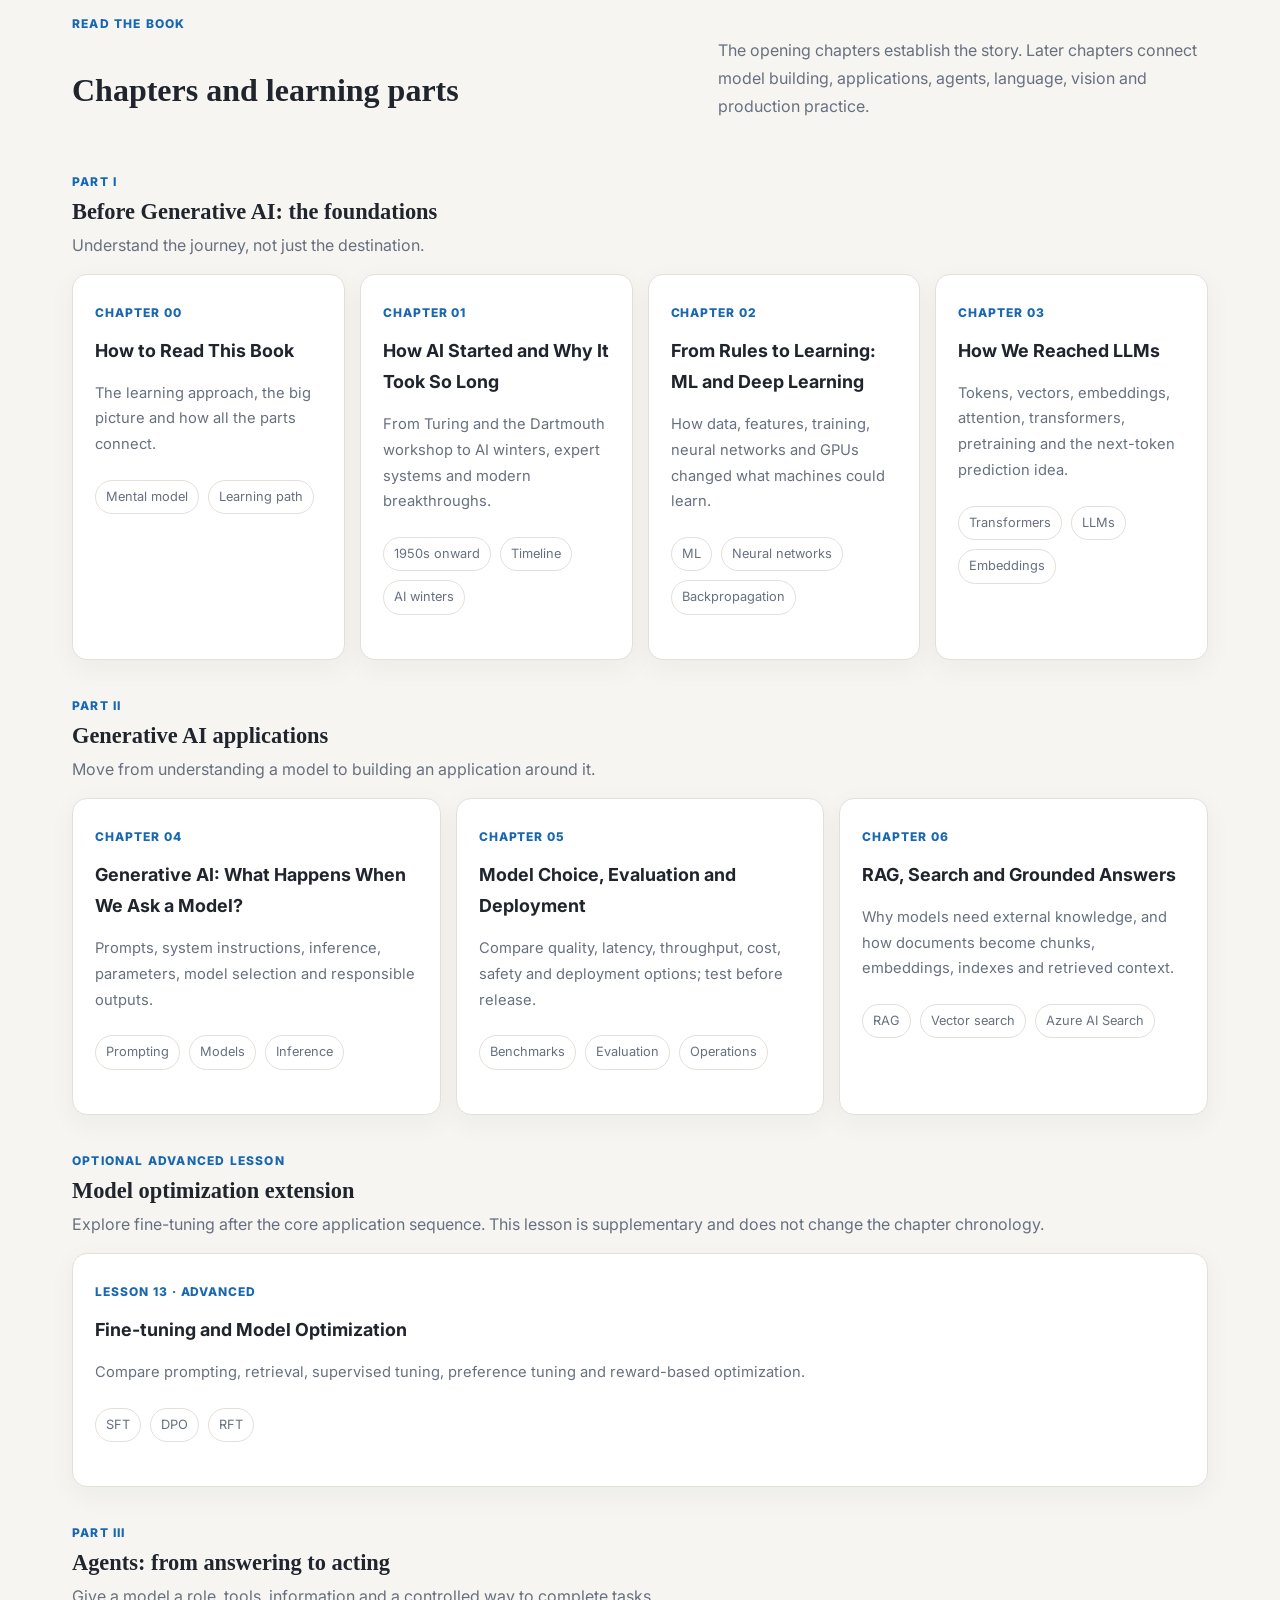
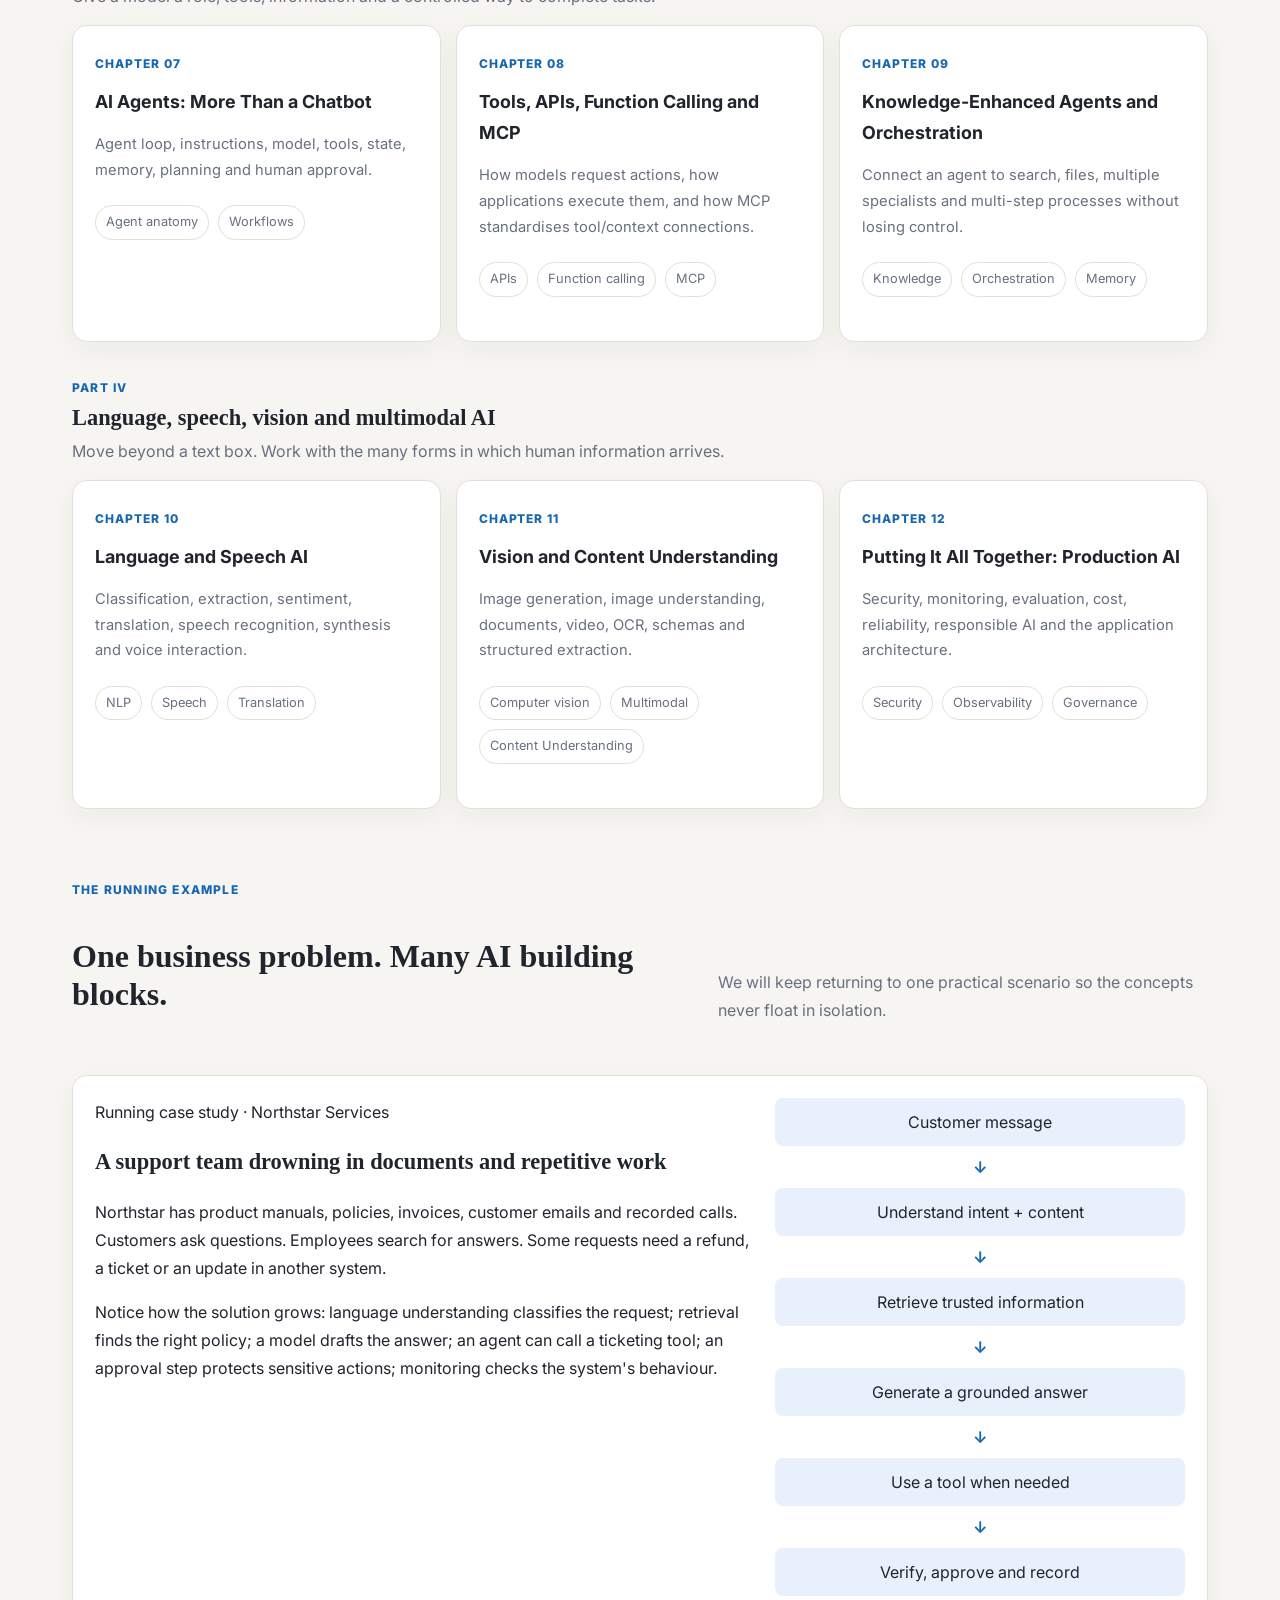
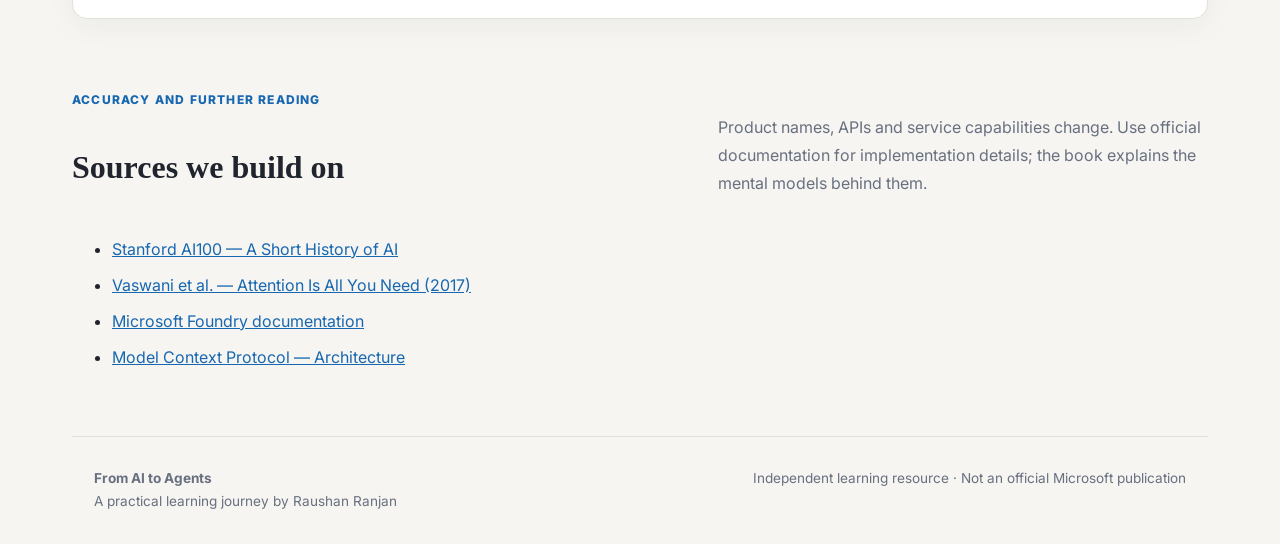
==== commit a262162e: "Fix optional lesson layout on homepage" ====
--- a/index.html
+++ b/index.html
@@ -28,7 +28,7 @@
 
 <a class="module-card" href="chapters/05-modelops.html"><span class="mc-num">CHAPTER 05</span><h4>Model Choice, Evaluation and Deployment</h4><p>Compare quality, latency, throughput, cost, safety and deployment options; test before release.</p><div class="mc-topics"><span>Benchmarks</span><span>Evaluation</span><span>Operations</span></div></a>
 <a class="module-card" href="chapters/06-rag-search.html"><span class="mc-num">CHAPTER 06</span><h4>RAG, Search and Grounded Answers</h4><p>Why models need external knowledge, and how documents become chunks, embeddings, indexes and retrieved context.</p><div class="mc-topics"><span>RAG</span><span>Vector search</span><span>Azure AI Search</span></div></a>
-</div><a class="module-card" href="chapters/13-finetuning.html"><span class="mc-num">OPTIONAL ADVANCED LESSON · 13</span><h4>Fine-tuning and Model Optimization</h4><p>An advanced extension after the application foundations: compare prompting, retrieval, supervised tuning, preference tuning and reward-based optimization.</p><div class="mc-topics"><span>SFT</span><span>DPO</span><span>RFT</span></div></a></div></div>
+</div><div class="part part-advanced"><div class="part-head"><span class="part-label">Optional advanced lesson</span><h3>Model optimization extension</h3><p>Explore fine-tuning after the core application sequence. This lesson is supplementary and does not change the chapter chronology.</p></div><div class="module-grid"><a class="module-card" href="chapters/13-finetuning.html"><span class="mc-num">LESSON 13 · ADVANCED</span><h4>Fine-tuning and Model Optimization</h4><p>Compare prompting, retrieval, supervised tuning, preference tuning and reward-based optimization.</p><div class="mc-topics"><span>SFT</span><span>DPO</span><span>RFT</span></div></a></div></div>
 <div class="part"><div class="part-head"><span class="part-label">Part III</span><h3>Agents: from answering to acting</h3><p>Give a model a role, tools, information and a controlled way to complete tasks.</p></div><div class="module-grid">
 <a class="module-card" href="chapters/07-agents.html"><span class="mc-num">CHAPTER 07</span><h4>AI Agents: More Than a Chatbot</h4><p>Agent loop, instructions, model, tools, state, memory, planning and human approval.</p><div class="mc-topics"><span>Agent anatomy</span><span>Workflows</span></div></a>
 <a class="module-card" href="chapters/08-tools-mcp.html"><span class="mc-num">CHAPTER 08</span><h4>Tools, APIs, Function Calling and MCP</h4><p>How models request actions, how applications execute them, and how MCP standardises tool/context connections.</p><div class="mc-topics"><span>APIs</span><span>Function calling</span><span>MCP</span></div></a>
